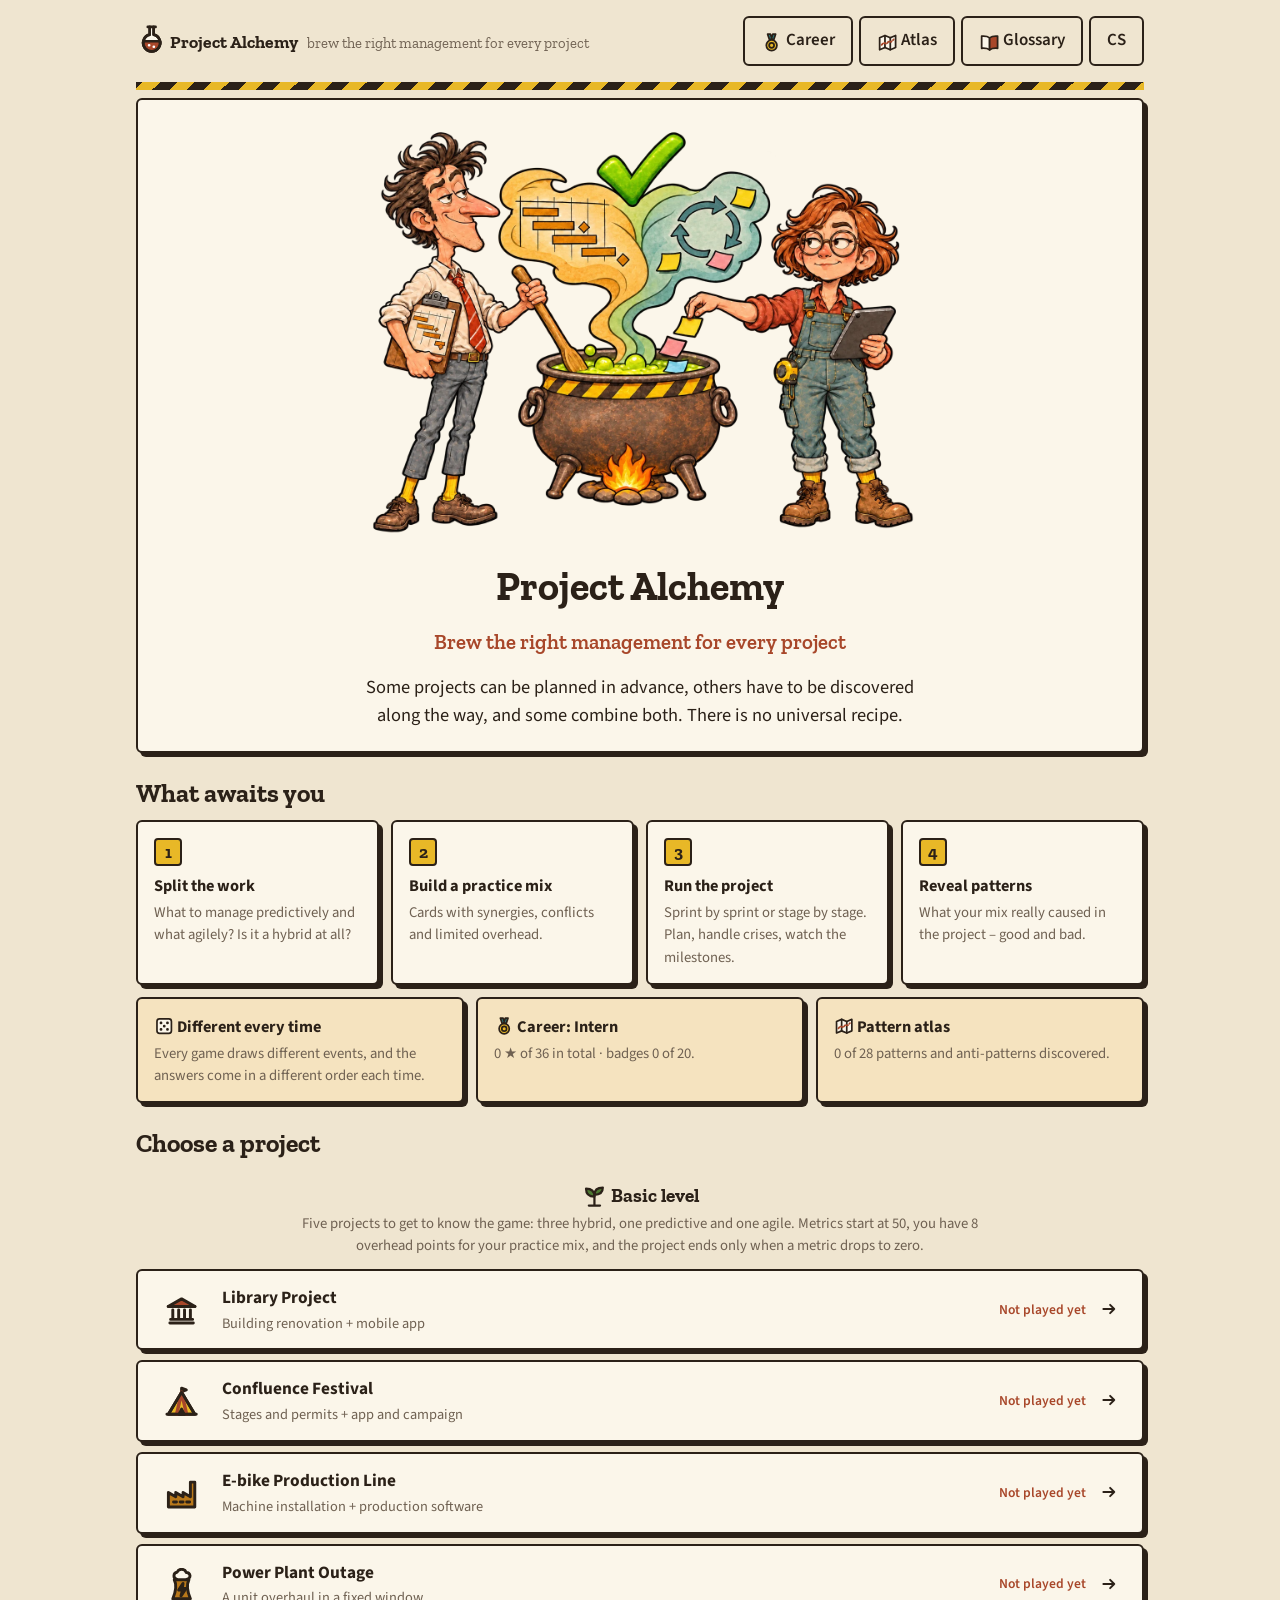
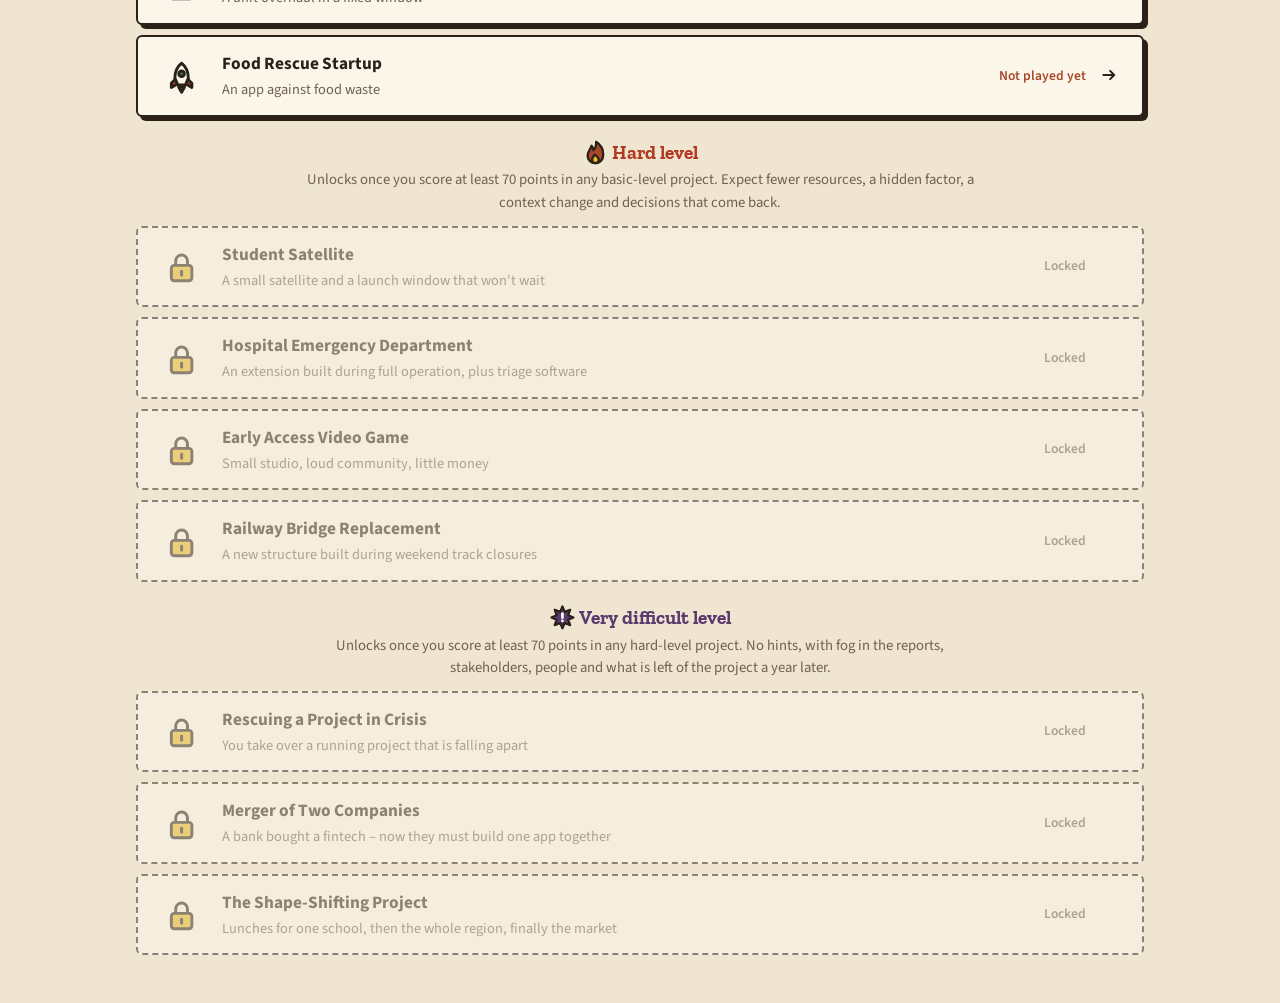
==== en/index.html @ e93a8baf "Angličtina: přepínač jazyků, přeložené rozhraní i obsah Hra je česky a anglicky. Jazyk se volí tlačí" ====
<!doctype html>
<html lang="en" data-lang="en">
<head>
  <meta charset="utf-8">
  <base href="../">
  <meta name="viewport" content="width=device-width, initial-scale=1">
  <title>Project Alchemy – brew the right management for every project</title>
  <meta name="description" content="An educational game about project management: find out whether a project needs a plan, agility or a hybrid, and brew the right practices.">
  <link rel="alternate" hreflang="cs" href="https://miroslavkrupa.github.io/games-projektova-alchymie/">
  <link rel="alternate" hreflang="en" href="https://miroslavkrupa.github.io/games-projektova-alchymie/en/">
  <link rel="icon" href="img/favicon.svg" type="image/svg+xml">
  <meta property="og:type" content="website">
  <meta property="og:locale" content="en_US">
  <meta property="og:locale:alternate" content="cs_CZ">
  <meta property="og:title" content="Project Alchemy – brew the right management for every project">
  <meta property="og:description" content="An educational game about project management: find out whether a project needs a plan, agility or a hybrid, and brew the right practices.">
  <meta property="og:url" content="https://miroslavkrupa.github.io/games-projektova-alchymie/en/">
  <meta property="og:image" content="https://miroslavkrupa.github.io/games-projektova-alchymie/img/og-en.jpg?v=1">
  <meta property="og:image:width" content="1200">
  <meta property="og:image:height" content="630">
  <meta property="og:image:alt" content="Project Alchemy: Ruda Gantt and Bára Backlogová stir the cauldron of practices">
  <meta name="twitter:card" content="summary_large_image">
  <meta name="theme-color" content="#efe5d0">
  <link rel="preconnect" href="https://fonts.googleapis.com">
  <link rel="preconnect" href="https://fonts.gstatic.com" crossorigin>
  <link rel="stylesheet" href="https://fonts.googleapis.com/css2?family=Source+Sans+3:wght@400;600;700&family=Zilla+Slab:wght@600;700&display=swap">
  <link rel="stylesheet" href="css/style.css?v=2026-11-20">
</head>
<body>
  <div id="app"></div>
  <script src="js/data.js?v=2026-11-20"></script>
  <script src="js/data-insane.js?v=2026-11-20"></script>
  <script src="js/i18n.js?v=2026-11-20"></script>
  <script src="js/icons.js?v=2026-11-20"></script>
  <script src="js/fx.js?v=2026-11-20"></script>
  <script src="js/career.js?v=2026-11-20"></script>
  <script src="js/game.js?v=2026-11-20"></script>
</body>
</html>
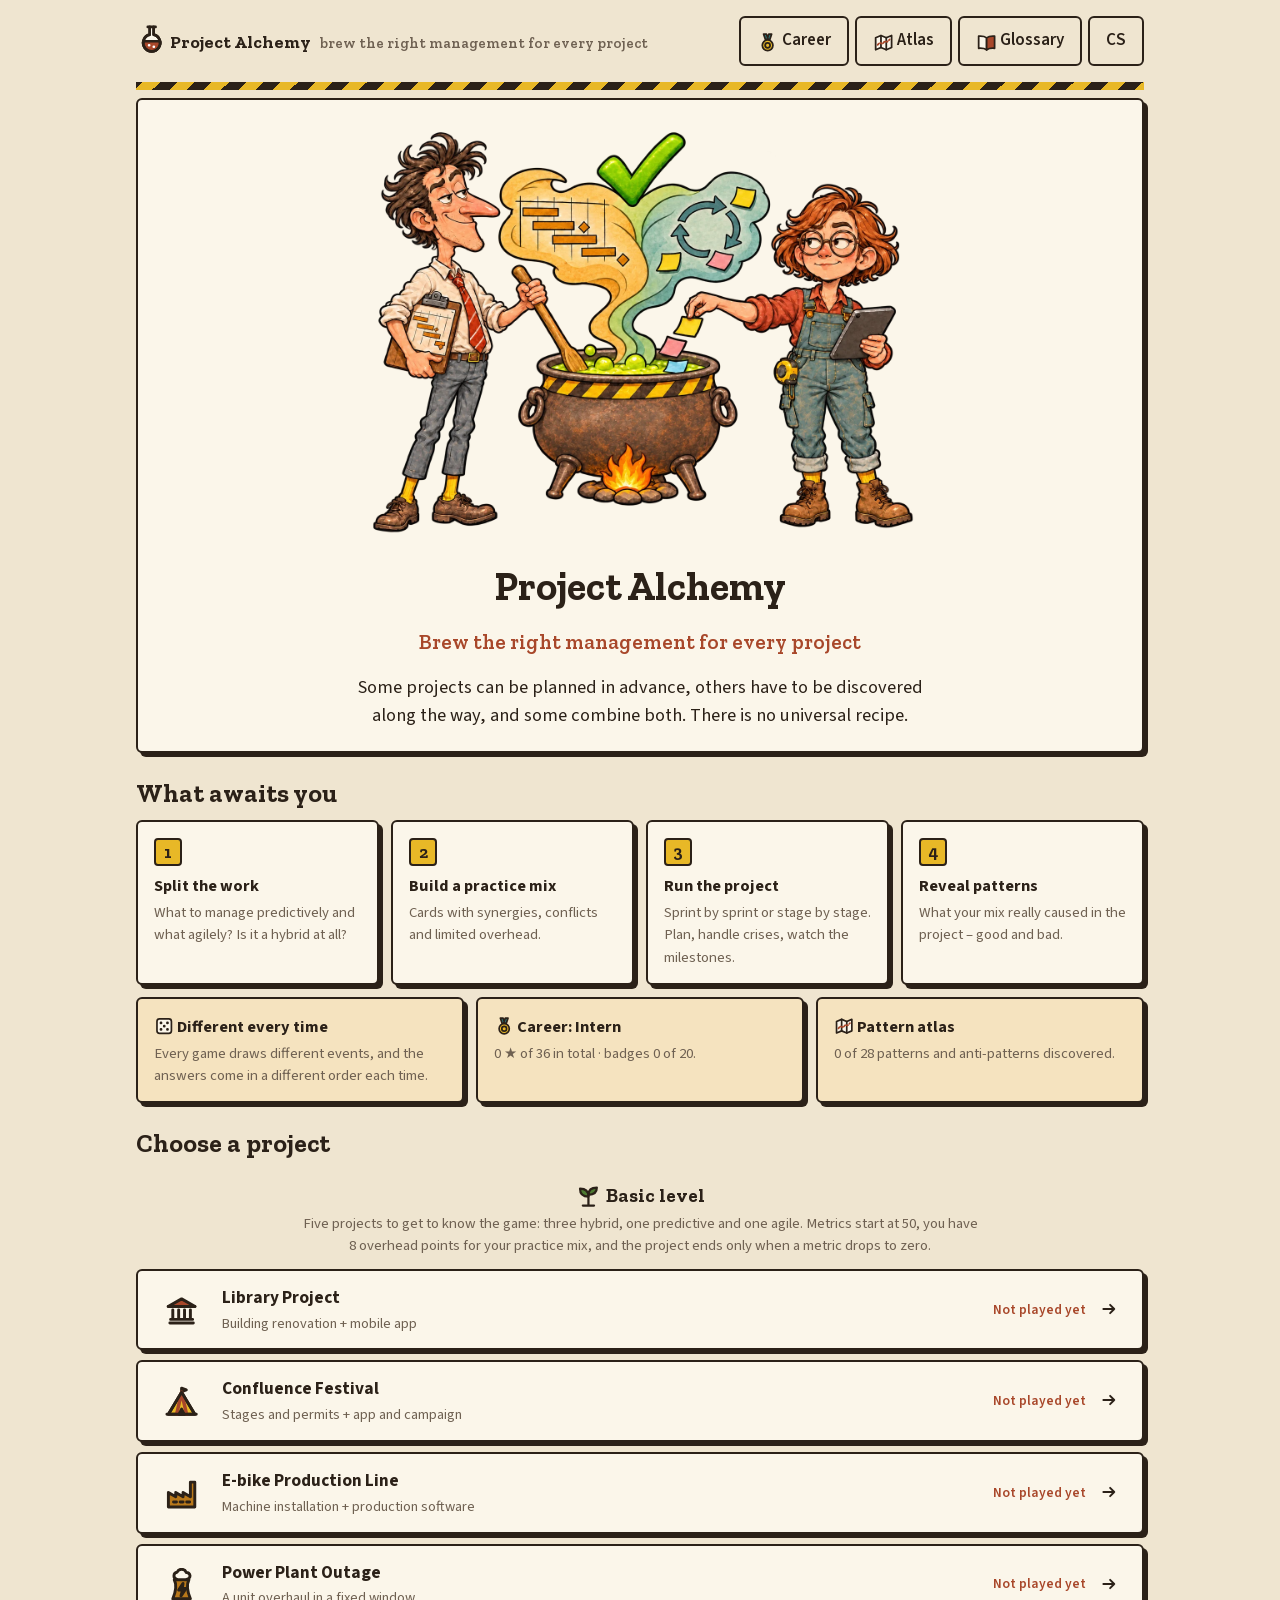
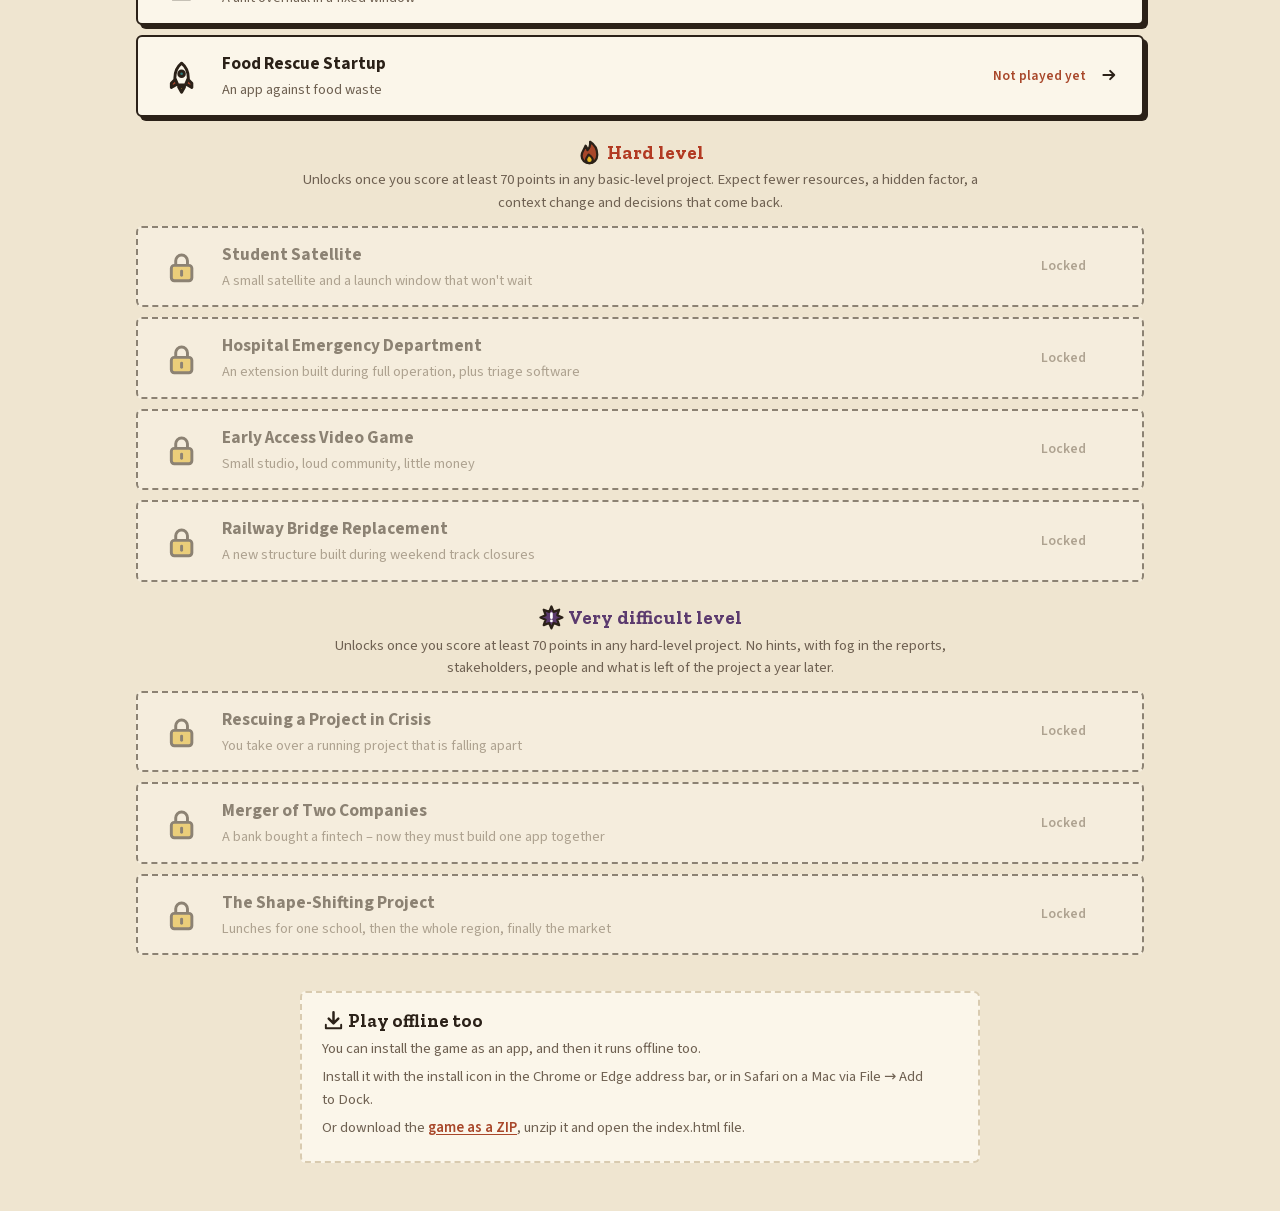
==== commit 825f9eed: "Instalace jako aplikace (PWA), offline režim a ZIP ke stažení - Manifest (česky i anglicky), ikony a" ====
--- a/en/index.html
+++ b/en/index.html
@@ -21,19 +21,19 @@
   <meta property="og:image:alt" content="Project Alchemy: Ruda Gantt and Bára Backlogová stir the cauldron of practices">
   <meta name="twitter:card" content="summary_large_image">
   <meta name="theme-color" content="#efe5d0">
-  <link rel="preconnect" href="https://fonts.googleapis.com">
-  <link rel="preconnect" href="https://fonts.gstatic.com" crossorigin>
-  <link rel="stylesheet" href="https://fonts.googleapis.com/css2?family=Source+Sans+3:wght@400;600;700&family=Zilla+Slab:wght@600;700&display=swap">
-  <link rel="stylesheet" href="css/style.css?v=2026-11-20">
+  <link rel="manifest" href="manifest-en.webmanifest">
+  <link rel="apple-touch-icon" href="img/apple-touch-icon.png">
+  <link rel="stylesheet" href="css/fonts.css?v=2026-11-23">
+  <link rel="stylesheet" href="css/style.css?v=2026-11-23">
 </head>
 <body>
   <div id="app"></div>
-  <script src="js/data.js?v=2026-11-20"></script>
-  <script src="js/data-insane.js?v=2026-11-20"></script>
-  <script src="js/i18n.js?v=2026-11-20"></script>
-  <script src="js/icons.js?v=2026-11-20"></script>
-  <script src="js/fx.js?v=2026-11-20"></script>
-  <script src="js/career.js?v=2026-11-20"></script>
-  <script src="js/game.js?v=2026-11-20"></script>
+  <script src="js/data.js?v=2026-11-23"></script>
+  <script src="js/data-insane.js?v=2026-11-23"></script>
+  <script src="js/i18n.js?v=2026-11-23"></script>
+  <script src="js/icons.js?v=2026-11-23"></script>
+  <script src="js/fx.js?v=2026-11-23"></script>
+  <script src="js/career.js?v=2026-11-23"></script>
+  <script src="js/game.js?v=2026-11-23"></script>
 </body>
 </html>
